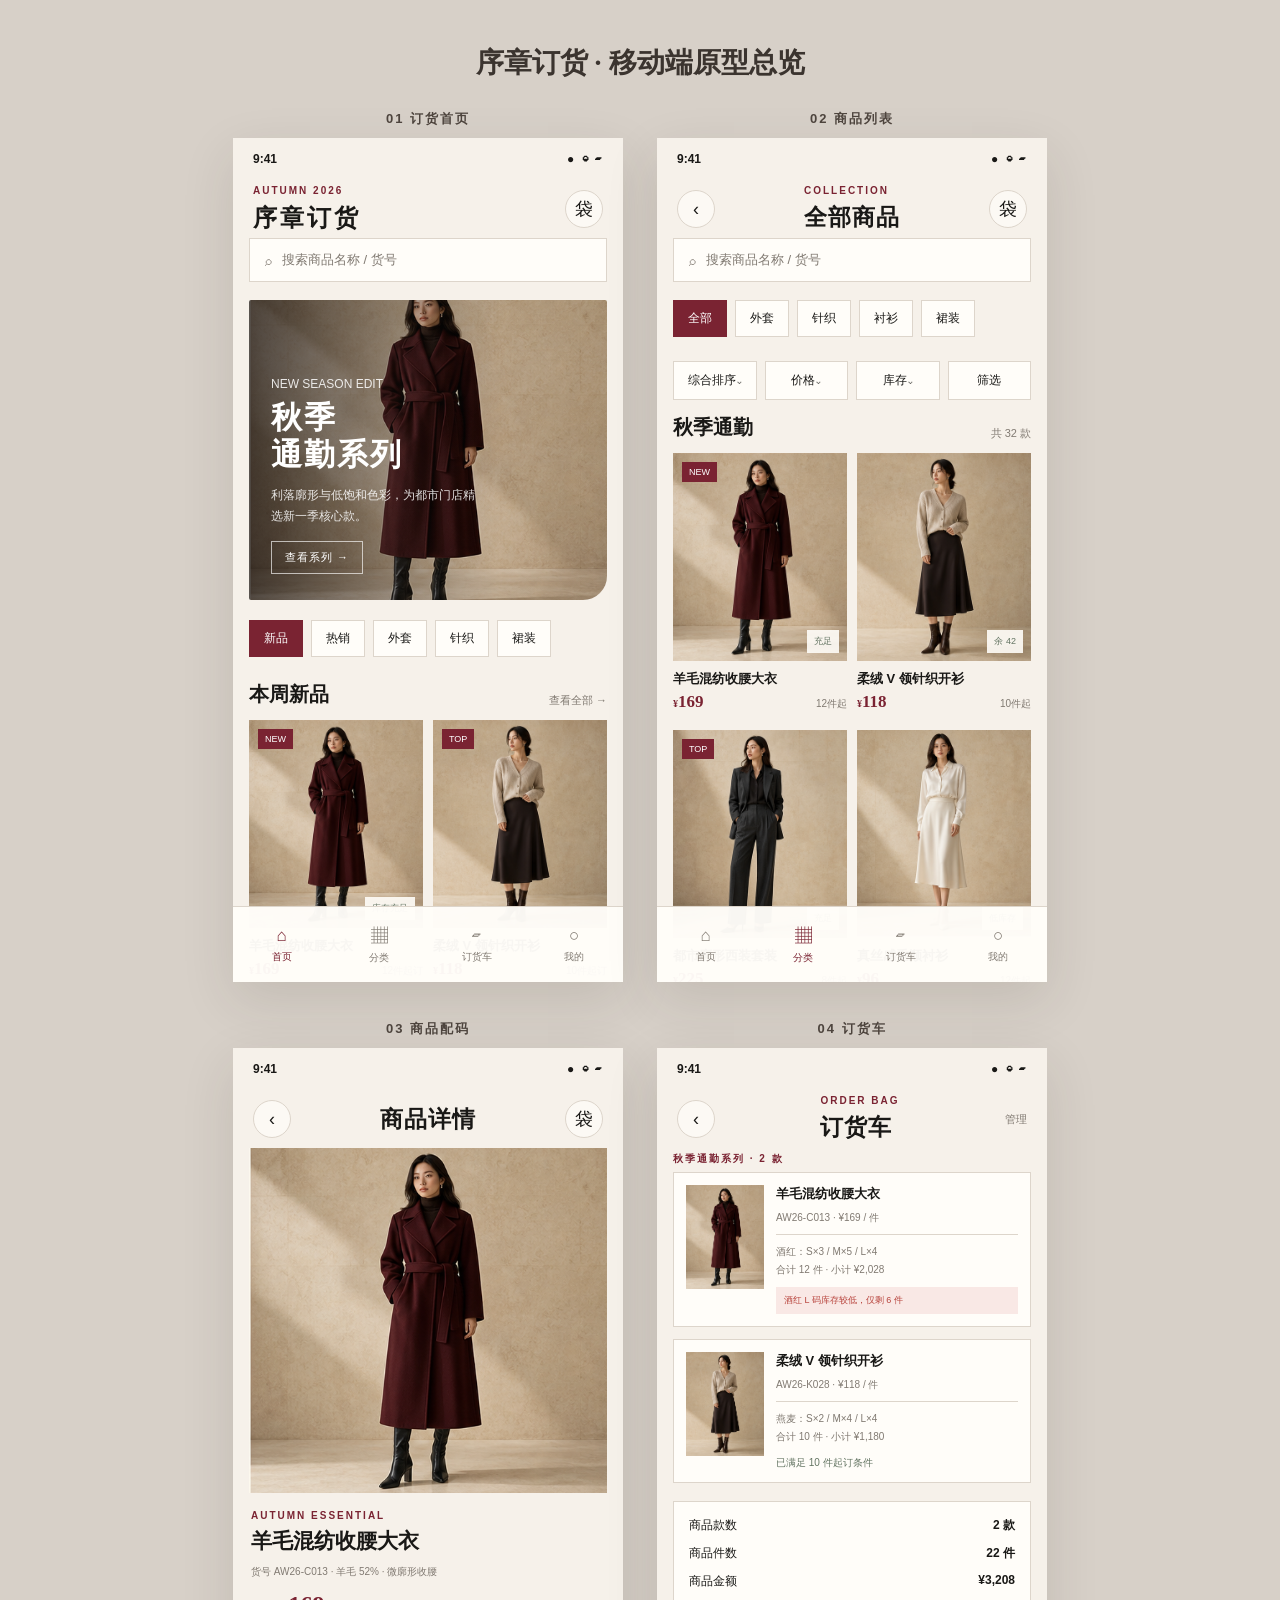
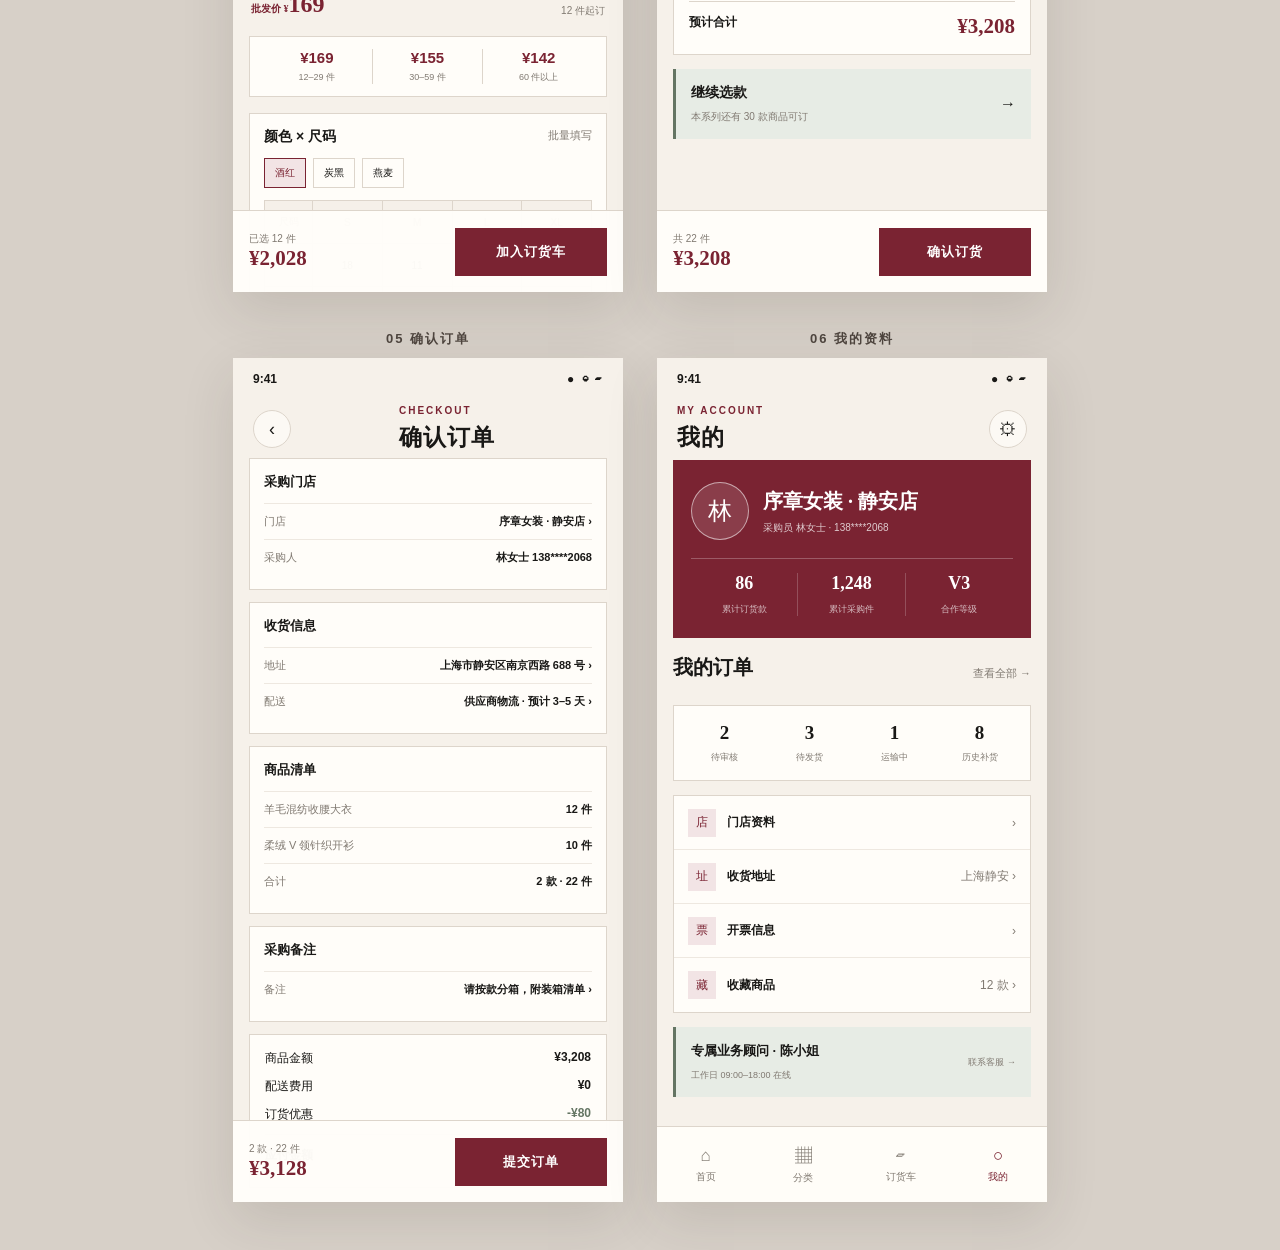
==== axhub-prototype/index.html @ 06878681 "feat: add mobile ordering prototype" ====
<!doctype html>
<html lang="zh-CN">
<head>
  <meta charset="UTF-8">
  <meta name="viewport" content="width=device-width, initial-scale=1">
  <title>序章订货 · AxHub 原型总览</title>
  <link rel="stylesheet" href="styles.css">
</head>
<body class="overview-body">
  <h1 class="overview-title">序章订货 · 移动端原型总览</h1>
  <main class="overview-grid">
    <section class="overview-frame"><h2>01 订货首页</h2><iframe src="home.html" title="订货首页"></iframe></section>
    <section class="overview-frame"><h2>02 商品列表</h2><iframe src="catalog.html" title="商品列表"></iframe></section>
    <section class="overview-frame"><h2>03 商品配码</h2><iframe src="product.html" title="商品配码"></iframe></section>
    <section class="overview-frame"><h2>04 订货车</h2><iframe src="cart.html" title="订货车"></iframe></section>
    <section class="overview-frame"><h2>05 确认订单</h2><iframe src="checkout.html" title="确认订单"></iframe></section>
    <section class="overview-frame"><h2>06 我的资料</h2><iframe src="profile.html" title="我的资料"></iframe></section>
  </main>
</body>
</html>
---- axhub-prototype/styles.css ----
:root {
  --cream: #f6f1ea;
  --paper: #fffdf9;
  --ink: #191816;
  --muted: #817a72;
  --line: #ddd5cb;
  --wine: #7a2332;
  --wine-soft: #f2e4e5;
  --sage: #647563;
  --sage-soft: #e7ece5;
  --danger: #b8443d;
  --shadow: 0 18px 50px rgba(51, 40, 31, 0.12);
}

* {
  box-sizing: border-box;
}

html,
body {
  margin: 0;
  min-height: 100%;
  color: var(--ink);
  background: #ded8d0;
  font-family: "Noto Sans SC", "Microsoft YaHei UI", sans-serif;
}

body {
  display: flex;
  justify-content: center;
}

a {
  color: inherit;
  text-decoration: none;
}

button,
input {
  font: inherit;
}

.phone {
  position: relative;
  width: 390px;
  height: 844px;
  min-height: 844px;
  overflow: hidden;
  background: var(--cream);
  box-shadow: var(--shadow);
}

.screen {
  height: 844px;
  min-height: 844px;
  overflow-x: hidden;
  overflow-y: auto;
  padding-bottom: 92px;
  scrollbar-width: none;
}

.screen::-webkit-scrollbar {
  display: none;
}

.status {
  height: 42px;
  padding: 14px 20px 0;
  display: flex;
  justify-content: space-between;
  align-items: flex-start;
  font-size: 12px;
  font-weight: 700;
}

.status-icons {
  letter-spacing: 2px;
}

.topbar {
  height: 58px;
  padding: 0 20px;
  display: flex;
  align-items: center;
  justify-content: space-between;
}

.brand {
  font-family: "Songti SC", "SimSun", serif;
  font-size: 24px;
  font-weight: 700;
  letter-spacing: 3px;
}

.eyebrow {
  margin: 0 0 6px;
  color: var(--wine);
  font-size: 10px;
  font-weight: 800;
  letter-spacing: 2px;
  text-transform: uppercase;
}

.page-title {
  margin: 0;
  font-family: "Songti SC", "SimSun", serif;
  font-size: 23px;
  letter-spacing: 1px;
}

.icon-btn,
.back-btn {
  width: 38px;
  height: 38px;
  border: 1px solid var(--line);
  border-radius: 50%;
  display: grid;
  place-items: center;
  background: rgba(255, 253, 249, 0.72);
  font-size: 18px;
}

.hero {
  position: relative;
  height: 300px;
  margin: 2px 16px 20px;
  overflow: hidden;
  border-radius: 2px 2px 24px 2px;
}

.hero img {
  width: 100%;
  height: 100%;
  object-fit: cover;
}

.hero::after {
  content: "";
  position: absolute;
  inset: 0;
  background: linear-gradient(90deg, rgba(26, 20, 17, 0.72), rgba(26, 20, 17, 0.05) 70%);
}

.hero-copy {
  position: absolute;
  z-index: 1;
  left: 22px;
  bottom: 26px;
  width: 210px;
  color: white;
}

.hero-copy h1 {
  margin: 4px 0 12px;
  font-family: "Songti SC", "SimSun", serif;
  font-size: 31px;
  line-height: 1.2;
  letter-spacing: 2px;
}

.hero-copy p {
  margin: 0;
  font-size: 12px;
  line-height: 1.7;
  opacity: 0.86;
}

.hero-tag {
  display: inline-flex;
  margin-top: 15px;
  padding: 8px 13px;
  border: 1px solid rgba(255, 255, 255, 0.65);
  font-size: 11px;
  letter-spacing: 1px;
}

.search {
  height: 44px;
  margin: 0 16px 18px;
  padding: 0 15px;
  display: flex;
  align-items: center;
  gap: 10px;
  border: 1px solid var(--line);
  background: var(--paper);
  color: var(--muted);
  font-size: 13px;
}

.section {
  margin: 0 16px 24px;
}

.section-head {
  margin-bottom: 12px;
  display: flex;
  align-items: end;
  justify-content: space-between;
}

.section-head h2 {
  margin: 0;
  font-family: "Songti SC", "SimSun", serif;
  font-size: 20px;
}

.section-head a,
.text-link {
  color: var(--muted);
  font-size: 11px;
}

.chips {
  display: flex;
  gap: 8px;
  overflow: hidden;
}

.chip {
  flex: 0 0 auto;
  padding: 9px 14px;
  border: 1px solid var(--line);
  background: var(--paper);
  font-size: 12px;
}

.chip.active {
  border-color: var(--wine);
  color: white;
  background: var(--wine);
}

.product-grid {
  display: grid;
  grid-template-columns: repeat(2, 1fr);
  gap: 18px 10px;
}

.product-card {
  min-width: 0;
}

.product-image {
  position: relative;
  height: 208px;
  overflow: hidden;
  background: #e9e1d7;
}

.product-image img {
  width: 100%;
  height: 100%;
  object-fit: cover;
}

.badge {
  position: absolute;
  top: 9px;
  left: 9px;
  padding: 5px 7px;
  background: var(--wine);
  color: white;
  font-size: 9px;
}

.stock-badge {
  position: absolute;
  right: 8px;
  bottom: 8px;
  padding: 5px 7px;
  background: rgba(255, 253, 249, 0.9);
  color: var(--sage);
  font-size: 9px;
}

.product-card h3 {
  margin: 9px 0 4px;
  overflow: hidden;
  font-size: 13px;
  font-weight: 600;
  text-overflow: ellipsis;
  white-space: nowrap;
}

.product-meta {
  display: flex;
  align-items: baseline;
  justify-content: space-between;
}

.price {
  color: var(--wine);
  font-family: Georgia, serif;
  font-size: 17px;
  font-weight: 700;
}

.price small {
  font-family: inherit;
  font-size: 10px;
}

.minimum {
  color: var(--muted);
  font-size: 10px;
}

.reorder {
  padding: 15px;
  display: flex;
  align-items: center;
  justify-content: space-between;
  border-left: 3px solid var(--sage);
  background: var(--sage-soft);
}

.reorder strong {
  display: block;
  margin-bottom: 4px;
  font-size: 14px;
}

.reorder span {
  color: var(--muted);
  font-size: 10px;
}

.filterbar {
  margin: 0 16px 14px;
  display: flex;
  gap: 8px;
}

.filterbar .chip {
  flex: 1;
  padding: 10px 5px;
  text-align: center;
}

.detail-image {
  height: 345px;
  margin: 0 16px;
  overflow: hidden;
  background: #e7ddd2;
}

.detail-image img {
  width: 100%;
  height: 100%;
  object-fit: cover;
}

.detail-copy {
  padding: 17px 18px 10px;
}

.detail-copy h1 {
  margin: 0 0 6px;
  font-family: "Songti SC", "SimSun", serif;
  font-size: 21px;
}

.style-no {
  color: var(--muted);
  font-size: 10px;
}

.detail-price {
  margin-top: 12px;
  display: flex;
  align-items: end;
  justify-content: space-between;
}

.detail-price .price {
  font-size: 24px;
}

.tier-box {
  margin: 8px 16px 16px;
  padding: 12px;
  display: grid;
  grid-template-columns: repeat(3, 1fr);
  border: 1px solid var(--line);
  background: var(--paper);
}

.tier {
  text-align: center;
  border-right: 1px solid var(--line);
}

.tier:last-child {
  border-right: 0;
}

.tier strong {
  display: block;
  color: var(--wine);
  font-size: 15px;
}

.tier span {
  color: var(--muted);
  font-size: 9px;
}

.matrix-card {
  margin: 0 16px;
  padding: 14px;
  background: var(--paper);
  border: 1px solid var(--line);
}

.matrix-title {
  margin-bottom: 12px;
  display: flex;
  justify-content: space-between;
}

.matrix-title strong {
  font-size: 14px;
}

.color-tabs {
  margin-bottom: 12px;
  display: flex;
  gap: 7px;
}

.color-tab {
  padding: 7px 10px;
  border: 1px solid var(--line);
  font-size: 10px;
}

.color-tab.active {
  border-color: var(--wine);
  color: var(--wine);
  background: var(--wine-soft);
}

.matrix {
  display: grid;
  grid-template-columns: 48px repeat(4, 1fr);
  border-top: 1px solid var(--line);
  border-left: 1px solid var(--line);
}

.matrix > div {
  min-height: 43px;
  padding: 7px 3px;
  display: grid;
  place-items: center;
  border-right: 1px solid var(--line);
  border-bottom: 1px solid var(--line);
  font-size: 10px;
}

.matrix .head {
  color: var(--muted);
  background: #f5f0e9;
}

.qty {
  font-size: 13px;
  font-weight: 700;
}

.low {
  color: var(--danger);
}

.disabled {
  color: #c5beb6;
  background: #f2eee9;
}

.next-tier {
  margin: 10px 0 0;
  color: var(--sage);
  font-size: 10px;
}

.cart-list {
  margin: 4px 16px 18px;
}

.cart-item {
  margin-bottom: 12px;
  padding: 12px;
  display: grid;
  grid-template-columns: 78px 1fr;
  gap: 12px;
  border: 1px solid var(--line);
  background: var(--paper);
}

.cart-item img {
  width: 78px;
  height: 104px;
  object-fit: cover;
}

.cart-item h3 {
  margin: 0 0 4px;
  font-size: 13px;
}

.allocation {
  margin-top: 9px;
  padding-top: 8px;
  border-top: 1px solid var(--line);
  color: var(--muted);
  font-size: 10px;
  line-height: 1.8;
}

.notice {
  margin-top: 8px;
  padding: 7px 8px;
  color: var(--danger);
  background: #f9e8e5;
  font-size: 9px;
}

.summary-card {
  margin: 0 16px 14px;
  padding: 15px;
  border: 1px solid var(--line);
  background: var(--paper);
}

.summary-row {
  margin-bottom: 11px;
  display: flex;
  justify-content: space-between;
  font-size: 12px;
}

.summary-row:last-child {
  margin-bottom: 0;
}

.summary-row.total {
  padding-top: 12px;
  border-top: 1px solid var(--line);
  font-weight: 700;
}

.summary-row.total strong {
  color: var(--wine);
  font-family: Georgia, serif;
  font-size: 21px;
}

.form-card {
  margin: 0 16px 12px;
  padding: 14px;
  background: var(--paper);
  border: 1px solid var(--line);
}

.form-card h3 {
  margin: 0 0 12px;
  font-size: 13px;
}

.form-line {
  padding: 10px 0;
  display: flex;
  justify-content: space-between;
  border-top: 1px solid #eee8e0;
  font-size: 11px;
}

.form-line span:first-child {
  color: var(--muted);
}

.profile-hero {
  margin: 2px 16px 16px;
  padding: 22px 18px;
  color: white;
  background: var(--wine);
}

.profile-main {
  display: flex;
  align-items: center;
  gap: 14px;
}

.avatar {
  width: 58px;
  height: 58px;
  display: grid;
  place-items: center;
  border: 1px solid rgba(255, 255, 255, 0.55);
  border-radius: 50%;
  background: rgba(255, 255, 255, 0.12);
  font-family: "Songti SC", "SimSun", serif;
  font-size: 24px;
}

.profile-main h1 {
  margin: 0 0 6px;
  font-family: "Songti SC", "SimSun", serif;
  font-size: 20px;
}

.profile-main p {
  margin: 0;
  font-size: 10px;
  opacity: 0.76;
}

.profile-meta {
  margin-top: 18px;
  padding-top: 14px;
  display: grid;
  grid-template-columns: repeat(3, 1fr);
  border-top: 1px solid rgba(255, 255, 255, 0.25);
}

.profile-meta div {
  text-align: center;
  border-right: 1px solid rgba(255, 255, 255, 0.2);
}

.profile-meta div:last-child {
  border-right: 0;
}

.profile-meta strong {
  display: block;
  margin-bottom: 4px;
  font-family: Georgia, serif;
  font-size: 18px;
}

.profile-meta span {
  font-size: 9px;
  opacity: 0.7;
}

.order-stats {
  margin: 0 16px 14px;
  padding: 16px 8px;
  display: grid;
  grid-template-columns: repeat(4, 1fr);
  border: 1px solid var(--line);
  background: var(--paper);
}

.order-stat {
  display: grid;
  place-items: center;
  gap: 7px;
  color: var(--muted);
  font-size: 9px;
}

.order-stat b {
  color: var(--ink);
  font-family: Georgia, serif;
  font-size: 19px;
}

.menu-list {
  margin: 0 16px 14px;
  border: 1px solid var(--line);
  background: var(--paper);
}

.menu-item {
  min-height: 54px;
  padding: 0 14px;
  display: flex;
  align-items: center;
  justify-content: space-between;
  border-bottom: 1px solid #eee8e0;
  font-size: 12px;
}

.menu-item:last-child {
  border-bottom: 0;
}

.menu-item div {
  display: flex;
  align-items: center;
  gap: 11px;
}

.menu-icon {
  width: 28px;
  height: 28px;
  display: grid;
  place-items: center;
  color: var(--wine);
  background: var(--wine-soft);
  font-size: 12px;
}

.menu-item > span {
  color: var(--muted);
}

.service-card {
  margin: 0 16px;
  padding: 15px;
  display: flex;
  align-items: center;
  justify-content: space-between;
  border-left: 3px solid var(--sage);
  background: var(--sage-soft);
}

.service-card strong {
  display: block;
  margin-bottom: 4px;
  font-size: 13px;
}

.service-card span {
  color: var(--muted);
  font-size: 9px;
}

.bottom-nav {
  position: absolute;
  z-index: 5;
  left: 0;
  right: 0;
  bottom: 0;
  height: 76px;
  display: grid;
  grid-template-columns: repeat(4, 1fr);
  border-top: 1px solid var(--line);
  background: rgba(255, 253, 249, 0.97);
}

.nav-item {
  display: grid;
  place-items: center;
  align-content: center;
  gap: 4px;
  color: var(--muted);
  font-size: 10px;
}

.nav-item b {
  font-size: 17px;
  font-weight: 400;
}

.nav-item.active {
  color: var(--wine);
}

.sticky-bar {
  position: absolute;
  z-index: 6;
  left: 0;
  right: 0;
  bottom: 0;
  height: 82px;
  padding: 12px 16px;
  display: flex;
  align-items: center;
  justify-content: space-between;
  border-top: 1px solid var(--line);
  background: rgba(255, 253, 249, 0.98);
}

.sticky-total span {
  display: block;
  color: var(--muted);
  font-size: 10px;
}

.sticky-total strong {
  color: var(--wine);
  font-family: Georgia, serif;
  font-size: 21px;
}

.primary-btn {
  min-width: 152px;
  height: 48px;
  padding: 0 20px;
  display: grid;
  place-items: center;
  border: 0;
  color: white;
  background: var(--wine);
  font-size: 13px;
  font-weight: 700;
  letter-spacing: 1px;
}

.overview-body {
  display: block;
  padding: 44px;
  background: #d7d0c8;
}

.overview-title {
  margin: 0 0 28px;
  color: #3b342f;
  font-family: "Songti SC", serif;
  font-size: 28px;
  text-align: center;
}

.overview-grid {
  display: flex;
  flex-wrap: wrap;
  align-items: flex-start;
  justify-content: center;
  gap: 34px;
}

.overview-frame {
  width: 390px;
}

.overview-frame h2 {
  margin: 0 0 10px;
  color: #4e453e;
  font-size: 13px;
  letter-spacing: 2px;
  text-align: center;
}

.overview-frame iframe {
  width: 390px;
  height: 844px;
  border: 0;
  background: var(--cream);
  box-shadow: var(--shadow);
}
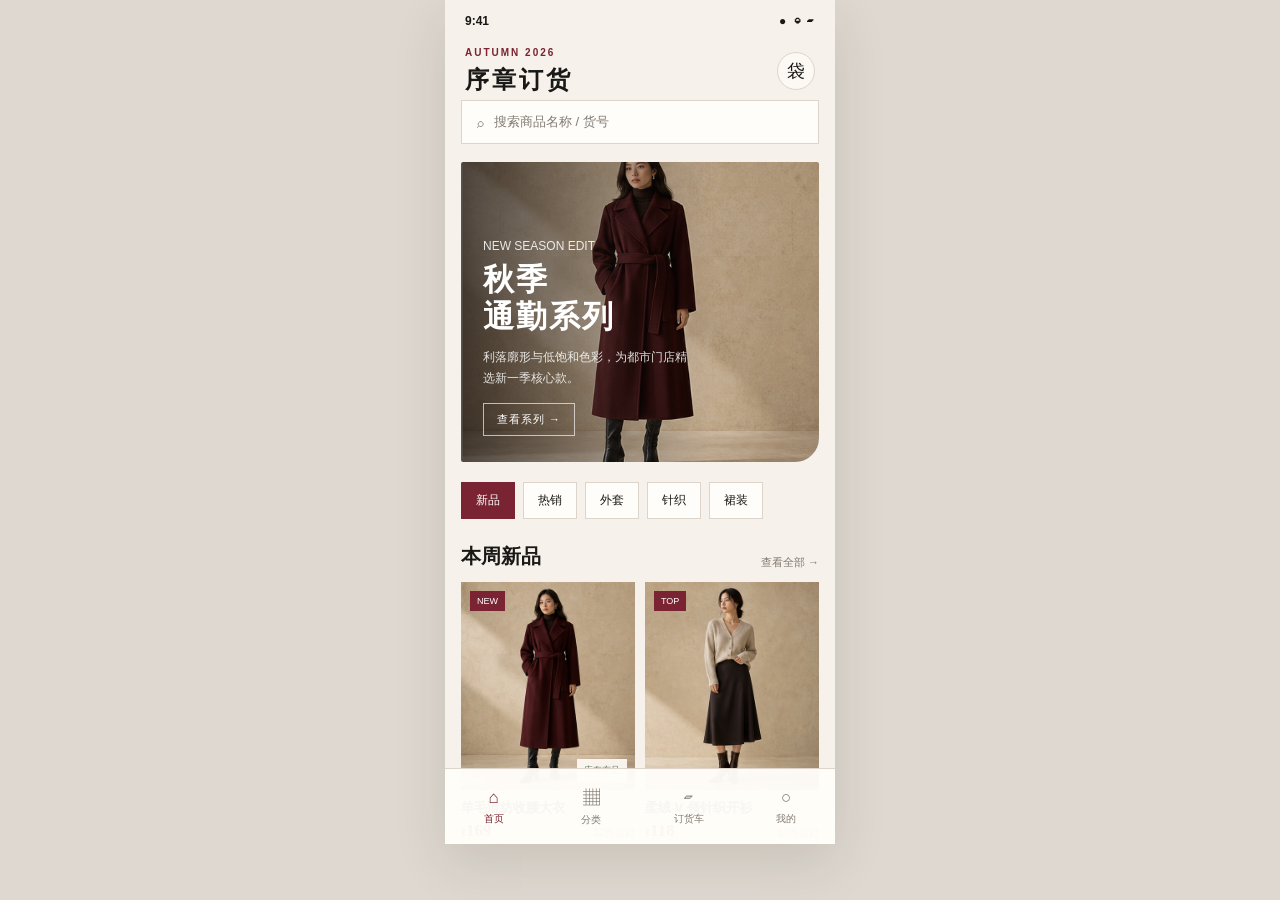
==== commit 163fc70c: "fix: expose prototype pages individually" ====
--- a/axhub-prototype/index.html
+++ b/axhub-prototype/index.html
@@ -2,19 +2,12 @@
 <html lang="zh-CN">
 <head>
   <meta charset="UTF-8">
-  <meta name="viewport" content="width=device-width, initial-scale=1">
-  <title>序章订货 · AxHub 原型总览</title>
-  <link rel="stylesheet" href="styles.css">
+  <meta name="viewport" content="width=390, initial-scale=1">
+  <title>序章订货 - 首页</title>
+  <meta http-equiv="refresh" content="0; url=home.html">
+  <script>location.replace("home.html");</script>
 </head>
-<body class="overview-body">
-  <h1 class="overview-title">序章订货 · 移动端原型总览</h1>
-  <main class="overview-grid">
-    <section class="overview-frame"><h2>01 订货首页</h2><iframe src="home.html" title="订货首页"></iframe></section>
-    <section class="overview-frame"><h2>02 商品列表</h2><iframe src="catalog.html" title="商品列表"></iframe></section>
-    <section class="overview-frame"><h2>03 商品配码</h2><iframe src="product.html" title="商品配码"></iframe></section>
-    <section class="overview-frame"><h2>04 订货车</h2><iframe src="cart.html" title="订货车"></iframe></section>
-    <section class="overview-frame"><h2>05 确认订单</h2><iframe src="checkout.html" title="确认订单"></iframe></section>
-    <section class="overview-frame"><h2>06 我的资料</h2><iframe src="profile.html" title="我的资料"></iframe></section>
-  </main>
+<body>
+  <a href="home.html">打开订货首页</a>
 </body>
 </html>
